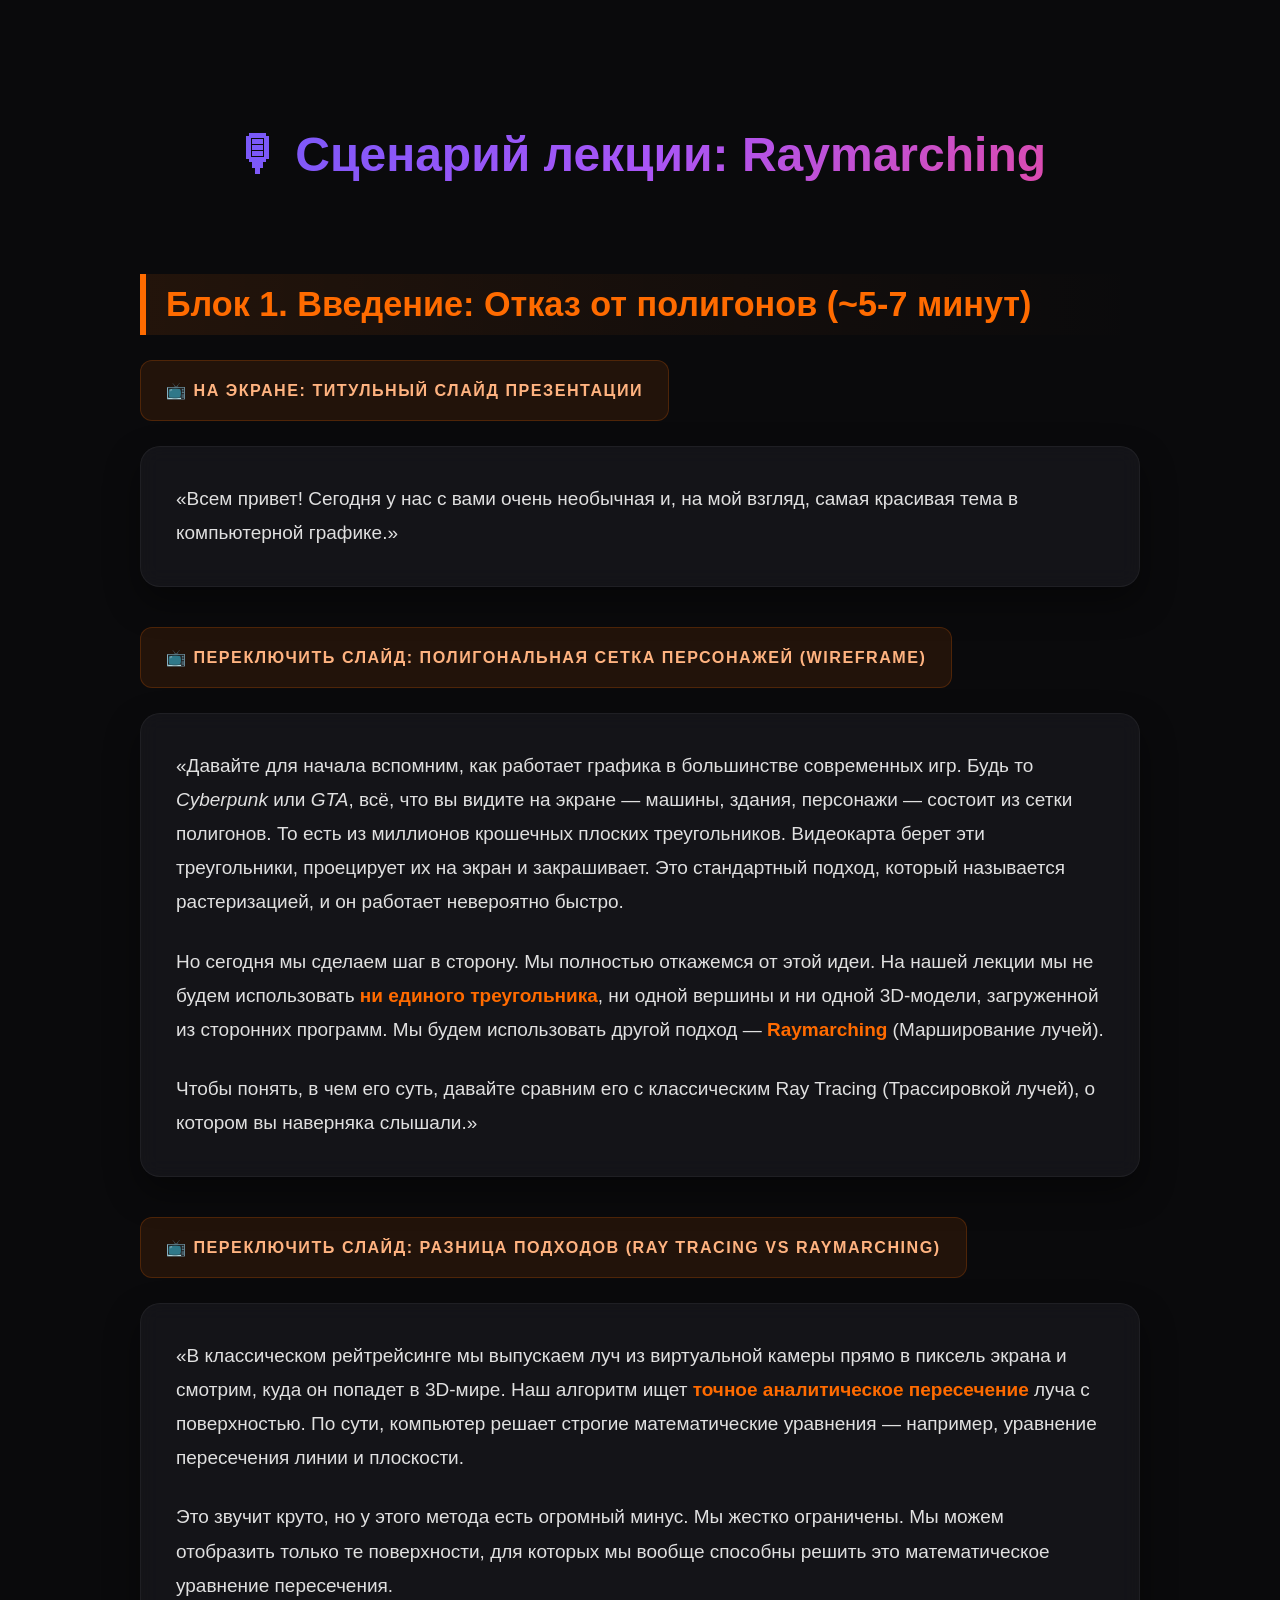
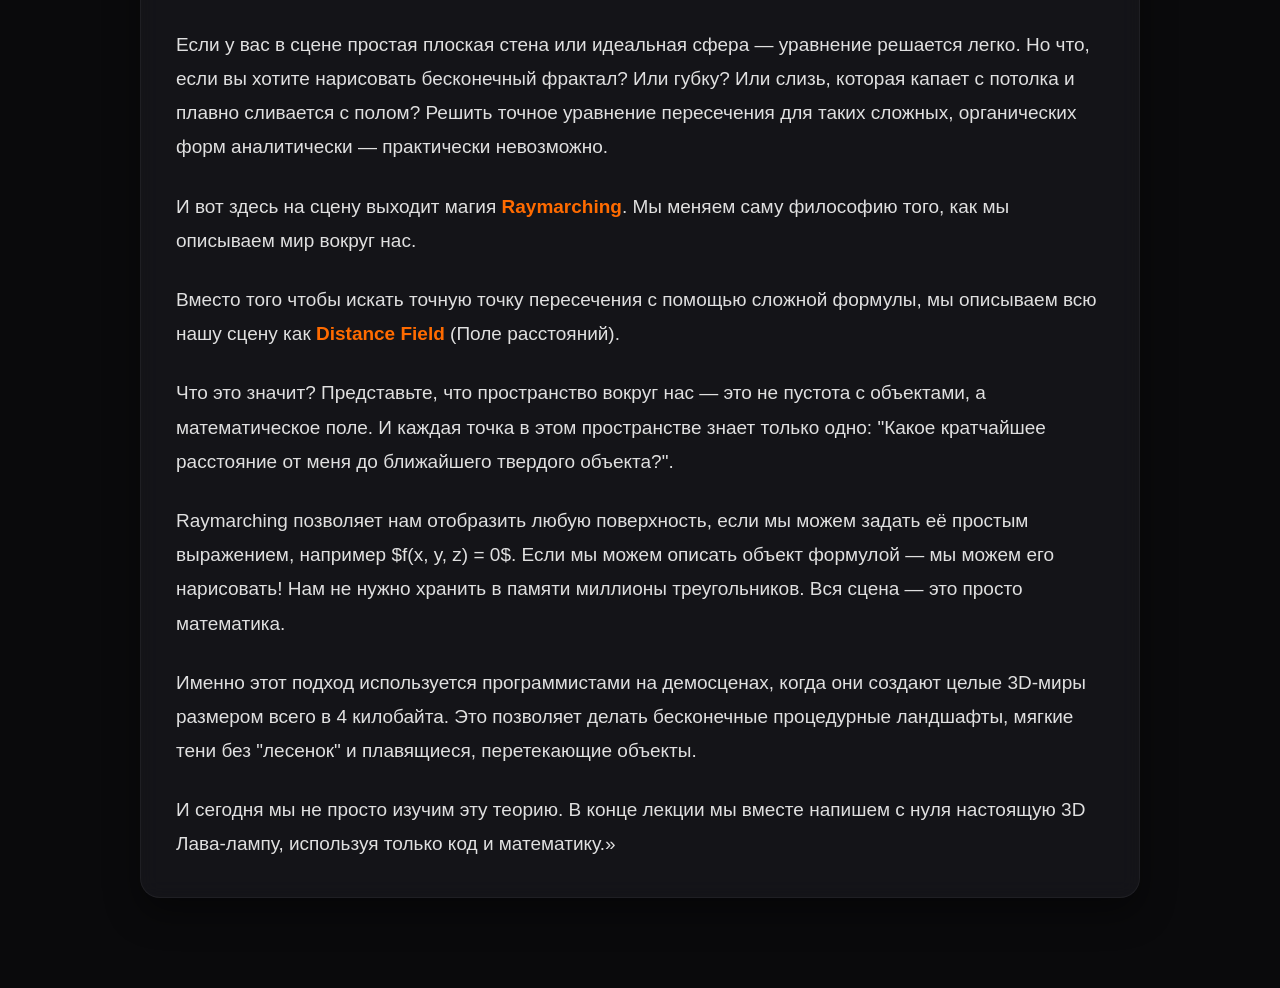
==== script.html @ 279533bb "Add files via upload" ====
<!DOCTYPE html>
<html lang="ru">
<head>
    <meta charset="UTF-8">
    <meta name="viewport" content="width=device-width, initial-scale=1.0">
    <title>Шпаргалка спикера: Raymarching</title>
    <link rel="stylesheet" href="css/style.css">
    <style>
        :root {
            --bg: #0a0a0c;
            --accent: #ff6b00; /* Oranžová z hlavnej stránky */
            --text: #e0e0e0;
            --card-bg: rgba(22, 22, 26, 0.9);
            --cue-bg: rgba(255, 107, 0, 0.1); /* Jemný oranžový nádych pre akcie */
            --cue-text: #ffb380;
            --gradient: linear-gradient(135deg, #6a5af9, #a855f7, #ec4899);
        }

        body {
            font-family: 'Inter', 'Segoe UI', Roboto, sans-serif;
            line-height: 1.8;
            font-size: 19px; 
            color: var(--text);
            background-color: var(--bg);
            max-width: 1000px;
            margin: 0 auto;
            padding: 80px 25px 50px; /* Priestor pre fixné menu */
            animation: fadeIn 0.8s ease-out;
        }

        @keyframes fadeIn {
            from { opacity: 0; transform: translateY(15px); }
            to { opacity: 1; transform: translateY(0); }
        }

        h1 {
            font-size: 3rem;
            font-weight: 800;
            text-align: center;
            background: var(--gradient);
            -webkit-background-clip: text;
            -webkit-text-fill-color: transparent;
            margin-bottom: 50px;
            padding-bottom: 15px;
        }

        .block-title {
            color: var(--accent);
            font-size: 1.8em;
            font-weight: 700;
            margin-top: 60px;
            margin-bottom: 25px;
            border-left: 6px solid var(--accent);
            padding-left: 20px;
            background: linear-gradient(90deg, rgba(255, 107, 0, 0.1), transparent);
        }

        /* Akcie pre rečníka (napr. "Prepnúť slide") */
        .action-cue {
            background-color: var(--cue-bg);
            color: var(--cue-text);
            padding: 15px 25px;
            border-radius: 12px;
            font-weight: 700;
            margin-bottom: 25px;
            font-size: 0.85em;
            text-transform: uppercase;
            letter-spacing: 1.5px;
            display: inline-flex;
            align-items: center;
            gap: 12px;
            border: 1px solid rgba(255, 107, 0, 0.2);
        }

        /* Bloky textu, ktorý hovoríš */
        .speech-text {
            background-color: var(--card-bg);
            padding: 35px;
            border-radius: 20px;
            margin-bottom: 40px;
            border: 1px solid rgba(255, 255, 255, 0.05);
            box-shadow: 0 15px 35px rgba(0, 0, 0, 0.4);
            backdrop-filter: blur(10px);
        }

        .speech-text p {
            margin-top: 0;
            margin-bottom: 25px;
        }

        .speech-text p:last-child {
            margin-bottom: 0;
        }

        strong {
            color: var(--accent);
            font-weight: 600;
        }

        /* Štýl pre obrázky v texte */
        .img-container {
            margin: 30px 0;
            text-align: center;
        }

        .img-container img {
            max-width: 100%;
            border-radius: 15px;
            border: 1px solid rgba(255, 255, 255, 0.1);
            box-shadow: 0 10px 30px rgba(0, 0, 0, 0.5);
        }
        
        /* Navigácia späť */
        .back-nav {
            position: fixed;
            top: 20px;
            left: 20px;
            z-index: 1000;
        }
        
        .back-nav a {
            color: var(--text);
            text-decoration: none;
            font-weight: 600;
            background: rgba(255, 255, 255, 0.1);
            padding: 8px 15px;
            border-radius: 30px;
            backdrop-filter: blur(5px);
            border: 1px solid rgba(255, 255, 255, 0.1);
            font-size: 0.9rem;
        }
    </style>
</head>
<body>

    <h1>🎙 Сценарий лекции: Raymarching</h1>

    <div class="block-title">Блок 1. Введение: Отказ от полигонов (~5-7 минут)</div>
    
    <div class="action-cue">
        📺 На экране: Титульный слайд презентации
    </div>

    <div class="speech-text">
        <p>«Всем привет! Сегодня у нас с вами очень необычная и, на мой взгляд, самая красивая тема в компьютерной графике.»</p>
    </div>

    <div class="action-cue">
        📺 Переключить слайд: Полигональная сетка персонажей (Wireframe)
    </div>

    <div class="speech-text">
        <p>«Давайте для начала вспомним, как работает графика в большинстве современных игр. Будь то <i>Cyberpunk</i> или <i>GTA</i>, всё, что вы видите на экране — машины, здания, персонажи — состоит из сетки полигонов. То есть из миллионов крошечных плоских треугольников. Видеокарта берет эти треугольники, проецирует их на экран и закрашивает. Это стандартный подход, который называется растеризацией, и он работает невероятно быстро.</p>
        
        <p>Но сегодня мы сделаем шаг в сторону. Мы полностью откажемся от этой идеи. На нашей лекции мы не будем использовать <strong>ни единого треугольника</strong>, ни одной вершины и ни одной 3D-модели, загруженной из сторонних программ. Мы будем использовать другой подход — <strong>Raymarching</strong> (Марширование лучей).</p>
        
        <p>Чтобы понять, в чем его суть, давайте сравним его с классическим Ray Tracing (Трассировкой лучей), о котором вы наверняка слышали.»</p>
    </div>

    <div class="action-cue">
        📺 Переключить слайд: Разница подходов (Ray Tracing vs Raymarching)
    </div>

    <div class="speech-text">
        <p>«В классическом рейтрейсинге мы выпускаем луч из виртуальной камеры прямо в пиксель экрана и смотрим, куда он попадет в 3D-мире. Наш алгоритм ищет <strong>точное аналитическое пересечение</strong> луча с поверхностью. По сути, компьютер решает строгие математические уравнения — например, уравнение пересечения линии и плоскости.</p>
        
        <p>Это звучит круто, но у этого метода есть огромный минус. Мы жестко ограничены. Мы можем отобразить только те поверхности, для которых мы вообще способны решить это математическое уравнение пересечения.</p>
        
        <p>Если у вас в сцене простая плоская стена или идеальная сфера — уравнение решается легко. Но что, если вы хотите нарисовать бесконечный фрактал? Или губку? Или слизь, которая капает с потолка и плавно сливается с полом? Решить точное уравнение пересечения для таких сложных, органических форм аналитически — практически невозможно.</p>
        
        <p>И вот здесь на сцену выходит магия <strong>Raymarching</strong>. Мы меняем саму философию того, как мы описываем мир вокруг нас.</p>
        
        <p>Вместо того чтобы искать точную точку пересечения с помощью сложной формулы, мы описываем всю нашу сцену как <strong>Distance Field</strong> (Поле расстояний).</p>
        
        <p>Что это значит? Представьте, что пространство вокруг нас — это не пустота с объектами, а математическое поле. И каждая точка в этом пространстве знает только одно: "Какое кратчайшее расстояние от меня до ближайшего твердого объекта?".</p>
        
        <p>Raymarching позволяет нам отобразить любую поверхность, если мы можем задать её простым выражением, например $f(x, y, z) = 0$. Если мы можем описать объект формулой — мы можем его нарисовать! Нам не нужно хранить в памяти миллионы треугольников. Вся сцена — это просто математика.</p>
        
        <p>Именно этот подход используется программистами на демосценах, когда они создают целые 3D-миры размером всего в 4 килобайта. Это позволяет делать бесконечные процедурные ландшафты, мягкие тени без "лесенок" и плавящиеся, перетекающие объекты.</p>
        
        <p>И сегодня мы не просто изучим эту теорию. В конце лекции мы вместе напишем с нуля настоящую 3D Лава-лампу, используя только код и математику.»</p>
    </div>

    </body>
</html>
---- css/style.css ----
/* Globálne premenné podľa štýlu hlavnej stránky */
:root {
    --bg: #0a0a0c;
    --accent: #ff6b00; /* Oranžová z hlavnej stránky */
    --text: #e0e0e0;
    --card-bg: rgba(22, 22, 26, 0.9);
    --warning-bg: rgba(69, 26, 35, 0.4);
    --warning-border: #f38ba8;
    --code-bg: #000000;
    --gradient: linear-gradient(135deg, #6a5af9, #a855f7, #ec4899);
}

/* Celkový reset a animácia */
body {
    font-family: 'Inter', 'Segoe UI', system-ui, sans-serif;
    line-height: 1.7;
    color: var(--text);
    background-color: var(--bg);
    max-width: 900px;
    margin: 0 auto;
    padding: 100px 20px 50px; /* Priestor pre fixnú navigáciu */
    animation: fadeIn 0.8s ease-out;
}

@keyframes fadeIn {
    from { opacity: 0; transform: translateY(10px); }
    to { opacity: 1; transform: translateY(0); }
}

/* Nadpisy s gradientom alebo akcentom */
h1 {
    font-size: 2.8rem;
    font-weight: 800;
    text-align: center;
    background: var(--gradient);
    -webkit-background-clip: text;
    -webkit-text-fill-color: transparent;
    margin-bottom: 40px;
    border: none; /* Odstránime starú čiaru */
}

h2, h3 {
    color: var(--accent);
    font-weight: 600;
    margin-top: 1.5em;
}

/* Štýl pre boxy/kroky (Karta) */
.step {
    background: var(--card-bg);
    border-radius: 16px;
    padding: 30px;
    margin-bottom: 25px;
    border: 1px solid rgba(255, 255, 255, 0.05);
    box-shadow: 0 10px 30px rgba(0, 0, 0, 0.3);
    backdrop-filter: blur(10px);
    transition: transform 0.3s ease;
}

.step:hover {
    transform: translateY(-5px);
    border-color: rgba(255, 107, 0, 0.3);
}

.step h2 {
    margin-top: 0;
    display: flex;
    align-items: center;
    gap: 10px;
}

/* Listy a odrážky */
ul, ol {
    padding-left: 25px;
}

li {
    margin-bottom: 12px;
}

li strong {
    color: var(--accent);
}

/* Kód a terminál */
pre {
    background-color: var(--code-bg);
    padding: 20px;
    border-radius: 12px;
    overflow-x: auto;
    border: 1px solid rgba(255, 255, 255, 0.1);
    box-shadow: inset 0 0 15px rgba(0,0,0,0.5);
}

code {
    font-family: 'Fira Code', 'Consolas', monospace;
    color: #a6e3a1; /* "Hacker" zelená pre kód */
}

/* Upozornenie pre Mac */
.mac-warning {
    background-color: var(--warning-bg);
    border-left: 4px solid var(--warning-border);
    padding: 20px;
    margin: 30px 0;
    border-radius: 8px;
    backdrop-filter: blur(5px);
}

.mac-warning h3 {
    color: var(--warning-border);
    margin-top: 0;
    font-size: 1.2rem;
}

/* Zvýraznenie textu */
.highlight {
    color: var(--accent);
    background: rgba(255, 107, 0, 0.1);
    padding: 2px 6px;
    border-radius: 4px;
    font-weight: 600;
}

/* Tlačidlá a odkazy */
a {
    color: var(--accent);
    text-decoration: none;
    transition: 0.3s;
}

a:hover {
    text-decoration: underline;
    filter: brightness(1.2);
}

/* Navigácia (aby bola rovnaká ako na hlavnej stránke) */
nav {
    position: fixed;
    top: 20px;
    left: 50%;
    transform: translateX(-50%);
    background: rgba(22, 22, 26, 0.9);
    backdrop-filter: blur(10px);
    padding: 10px 25px;
    border-radius: 40px;
    display: flex;
    gap: 20px;
    z-index: 1000;
    border: 1px solid rgba(255,255,255,0.1);
    white-space: nowrap;
}

nav a {
    color: var(--text);
    font-size: 0.85rem;
    font-weight: 600;
    text-transform: uppercase;
}
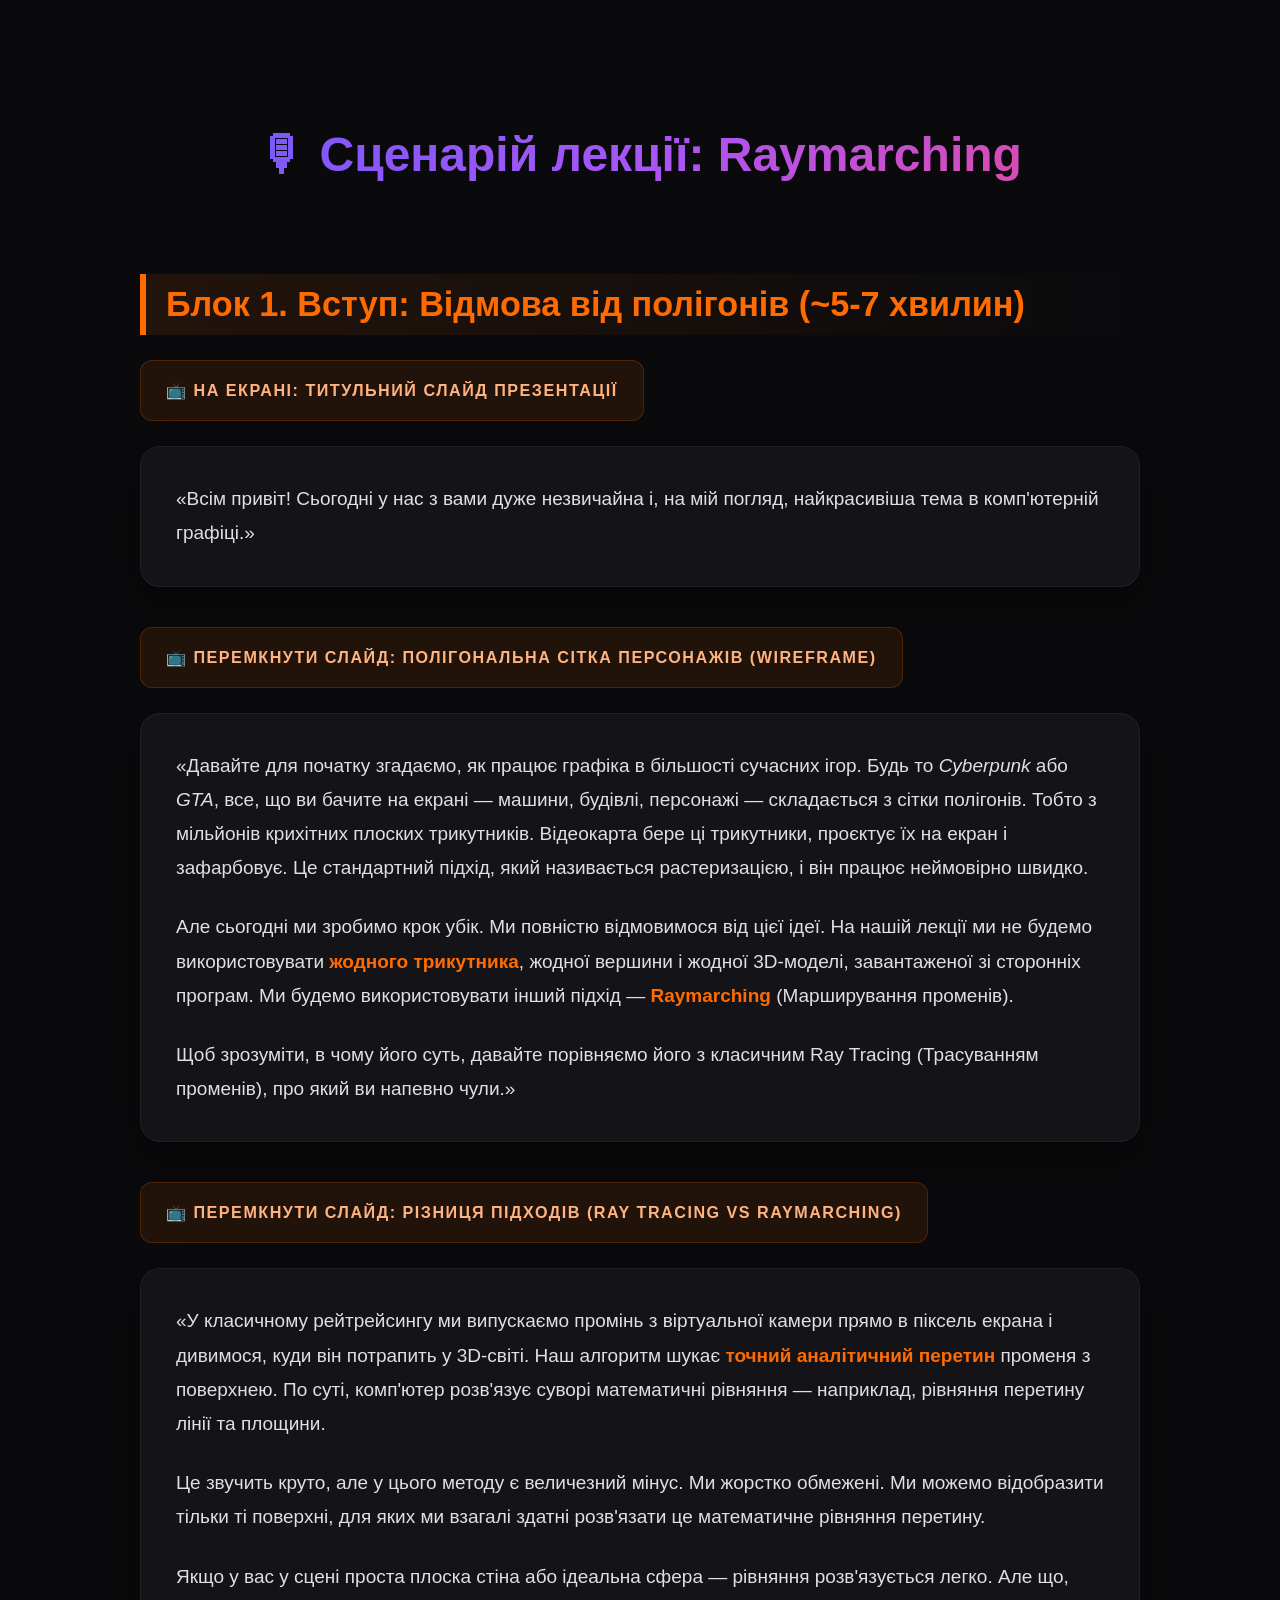
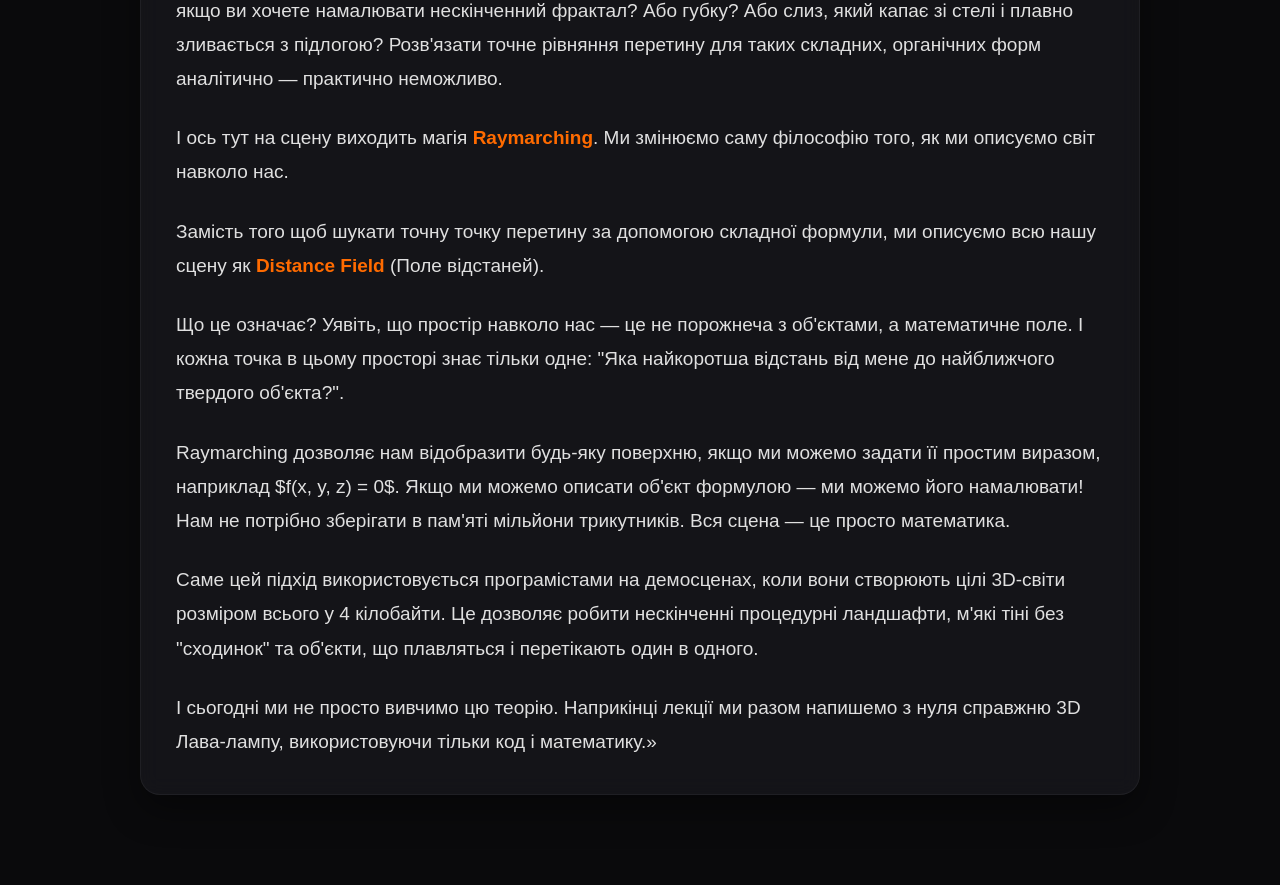
==== commit da22269a: "Add files via upload оновлення" ====
--- a/script.html
+++ b/script.html
@@ -133,53 +133,53 @@
 </head>
 <body>
 
-    <h1>🎙 Сценарий лекции: Raymarching</h1>
+    <h1>🎙 Сценарій лекції: Raymarching</h1>
 
-    <div class="block-title">Блок 1. Введение: Отказ от полигонов (~5-7 минут)</div>
+    <div class="block-title">Блок 1. Вступ: Відмова від полігонів (~5-7 хвилин)</div>
     
     <div class="action-cue">
-        📺 На экране: Титульный слайд презентации
+        📺 На екрані: Титульний слайд презентації
     </div>
 
     <div class="speech-text">
-        <p>«Всем привет! Сегодня у нас с вами очень необычная и, на мой взгляд, самая красивая тема в компьютерной графике.»</p>
+        <p>«Всім привіт! Сьогодні у нас з вами дуже незвичайна і, на мій погляд, найкрасивіша тема в комп'ютерній графіці.»</p>
     </div>
 
     <div class="action-cue">
-        📺 Переключить слайд: Полигональная сетка персонажей (Wireframe)
+        📺 Перемкнути слайд: Полігональна сітка персонажів (Wireframe)
     </div>
 
     <div class="speech-text">
-        <p>«Давайте для начала вспомним, как работает графика в большинстве современных игр. Будь то <i>Cyberpunk</i> или <i>GTA</i>, всё, что вы видите на экране — машины, здания, персонажи — состоит из сетки полигонов. То есть из миллионов крошечных плоских треугольников. Видеокарта берет эти треугольники, проецирует их на экран и закрашивает. Это стандартный подход, который называется растеризацией, и он работает невероятно быстро.</p>
+        <p>«Давайте для початку згадаємо, як працює графіка в більшості сучасних ігор. Будь то <i>Cyberpunk</i> або <i>GTA</i>, все, що ви бачите на екрані — машини, будівлі, персонажі — складається з сітки полігонів. Тобто з мільйонів крихітних плоских трикутників. Відеокарта бере ці трикутники, проєктує їх на екран і зафарбовує. Це стандартний підхід, який називається растеризацією, і він працює неймовірно швидко.</p>
         
-        <p>Но сегодня мы сделаем шаг в сторону. Мы полностью откажемся от этой идеи. На нашей лекции мы не будем использовать <strong>ни единого треугольника</strong>, ни одной вершины и ни одной 3D-модели, загруженной из сторонних программ. Мы будем использовать другой подход — <strong>Raymarching</strong> (Марширование лучей).</p>
+        <p>Але сьогодні ми зробимо крок убік. Ми повністю відмовимося від цієї ідеї. На нашій лекції ми не будемо використовувати <strong>жодного трикутника</strong>, жодної вершини і жодної 3D-моделі, завантаженої зі сторонніх програм. Ми будемо використовувати інший підхід — <strong>Raymarching</strong> (Марширування променів).</p>
         
-        <p>Чтобы понять, в чем его суть, давайте сравним его с классическим Ray Tracing (Трассировкой лучей), о котором вы наверняка слышали.»</p>
+        <p>Щоб зрозуміти, в чому його суть, давайте порівняємо його з класичним Ray Tracing (Трасуванням променів), про який ви напевно чули.»</p>
     </div>
 
     <div class="action-cue">
-        📺 Переключить слайд: Разница подходов (Ray Tracing vs Raymarching)
+        📺 Перемкнути слайд: Різниця підходів (Ray Tracing vs Raymarching)
     </div>
 
     <div class="speech-text">
-        <p>«В классическом рейтрейсинге мы выпускаем луч из виртуальной камеры прямо в пиксель экрана и смотрим, куда он попадет в 3D-мире. Наш алгоритм ищет <strong>точное аналитическое пересечение</strong> луча с поверхностью. По сути, компьютер решает строгие математические уравнения — например, уравнение пересечения линии и плоскости.</p>
+        <p>«У класичному рейтрейсингу ми випускаємо промінь з віртуальної камери прямо в піксель екрана і дивимося, куди він потрапить у 3D-світі. Наш алгоритм шукає <strong>точний аналітичний перетин</strong> променя з поверхнею. По суті, комп'ютер розв'язує суворі математичні рівняння — наприклад, рівняння перетину лінії та площини.</p>
         
-        <p>Это звучит круто, но у этого метода есть огромный минус. Мы жестко ограничены. Мы можем отобразить только те поверхности, для которых мы вообще способны решить это математическое уравнение пересечения.</p>
+        <p>Це звучить круто, але у цього методу є величезний мінус. Ми жорстко обмежені. Ми можемо відобразити тільки ті поверхні, для яких ми взагалі здатні розв'язати це математичне рівняння перетину.</p>
         
-        <p>Если у вас в сцене простая плоская стена или идеальная сфера — уравнение решается легко. Но что, если вы хотите нарисовать бесконечный фрактал? Или губку? Или слизь, которая капает с потолка и плавно сливается с полом? Решить точное уравнение пересечения для таких сложных, органических форм аналитически — практически невозможно.</p>
+        <p>Якщо у вас у сцені проста плоска стіна або ідеальна сфера — рівняння розв'язується легко. Але що, якщо ви хочете намалювати нескінченний фрактал? Або губку? Або слиз, який капає зі стелі і плавно зливається з підлогою? Розв'язати точне рівняння перетину для таких складних, органічних форм аналітично — практично неможливо.</p>
         
-        <p>И вот здесь на сцену выходит магия <strong>Raymarching</strong>. Мы меняем саму философию того, как мы описываем мир вокруг нас.</p>
+        <p>І ось тут на сцену виходить магія <strong>Raymarching</strong>. Ми змінюємо саму філософію того, як ми описуємо світ навколо нас.</p>
         
-        <p>Вместо того чтобы искать точную точку пересечения с помощью сложной формулы, мы описываем всю нашу сцену как <strong>Distance Field</strong> (Поле расстояний).</p>
+        <p>Замість того щоб шукати точну точку перетину за допомогою складної формули, ми описуємо всю нашу сцену як <strong>Distance Field</strong> (Поле відстаней).</p>
         
-        <p>Что это значит? Представьте, что пространство вокруг нас — это не пустота с объектами, а математическое поле. И каждая точка в этом пространстве знает только одно: "Какое кратчайшее расстояние от меня до ближайшего твердого объекта?".</p>
+        <p>Що це означає? Уявіть, що простір навколо нас — це не порожнеча з об'єктами, а математичне поле. І кожна точка в цьому просторі знає тільки одне: "Яка найкоротша відстань від мене до найближчого твердого об'єкта?".</p>
         
-        <p>Raymarching позволяет нам отобразить любую поверхность, если мы можем задать её простым выражением, например $f(x, y, z) = 0$. Если мы можем описать объект формулой — мы можем его нарисовать! Нам не нужно хранить в памяти миллионы треугольников. Вся сцена — это просто математика.</p>
+        <p>Raymarching дозволяє нам відобразити будь-яку поверхню, якщо ми можемо задати її простим виразом, наприклад $f(x, y, z) = 0$. Якщо ми можемо описати об'єкт формулою — ми можемо його намалювати! Нам не потрібно зберігати в пам'яті мільйони трикутників. Вся сцена — це просто математика.</p>
         
-        <p>Именно этот подход используется программистами на демосценах, когда они создают целые 3D-миры размером всего в 4 килобайта. Это позволяет делать бесконечные процедурные ландшафты, мягкие тени без "лесенок" и плавящиеся, перетекающие объекты.</p>
+        <p>Саме цей підхід використовується програмістами на демосценах, коли вони створюють цілі 3D-світи розміром всього у 4 кілобайти. Це дозволяє робити нескінченні процедурні ландшафти, м'які тіні без "сходинок" та об'єкти, що плавляться і перетікають один в одного.</p>
         
-        <p>И сегодня мы не просто изучим эту теорию. В конце лекции мы вместе напишем с нуля настоящую 3D Лава-лампу, используя только код и математику.»</p>
+        <p>І сьогодні ми не просто вивчимо цю теорію. Наприкінці лекції ми разом напишемо з нуля справжню 3D Лава-лампу, використовуючи тільки код і математику.»</p>
     </div>
 
-    </body>
+</body>
 </html>
